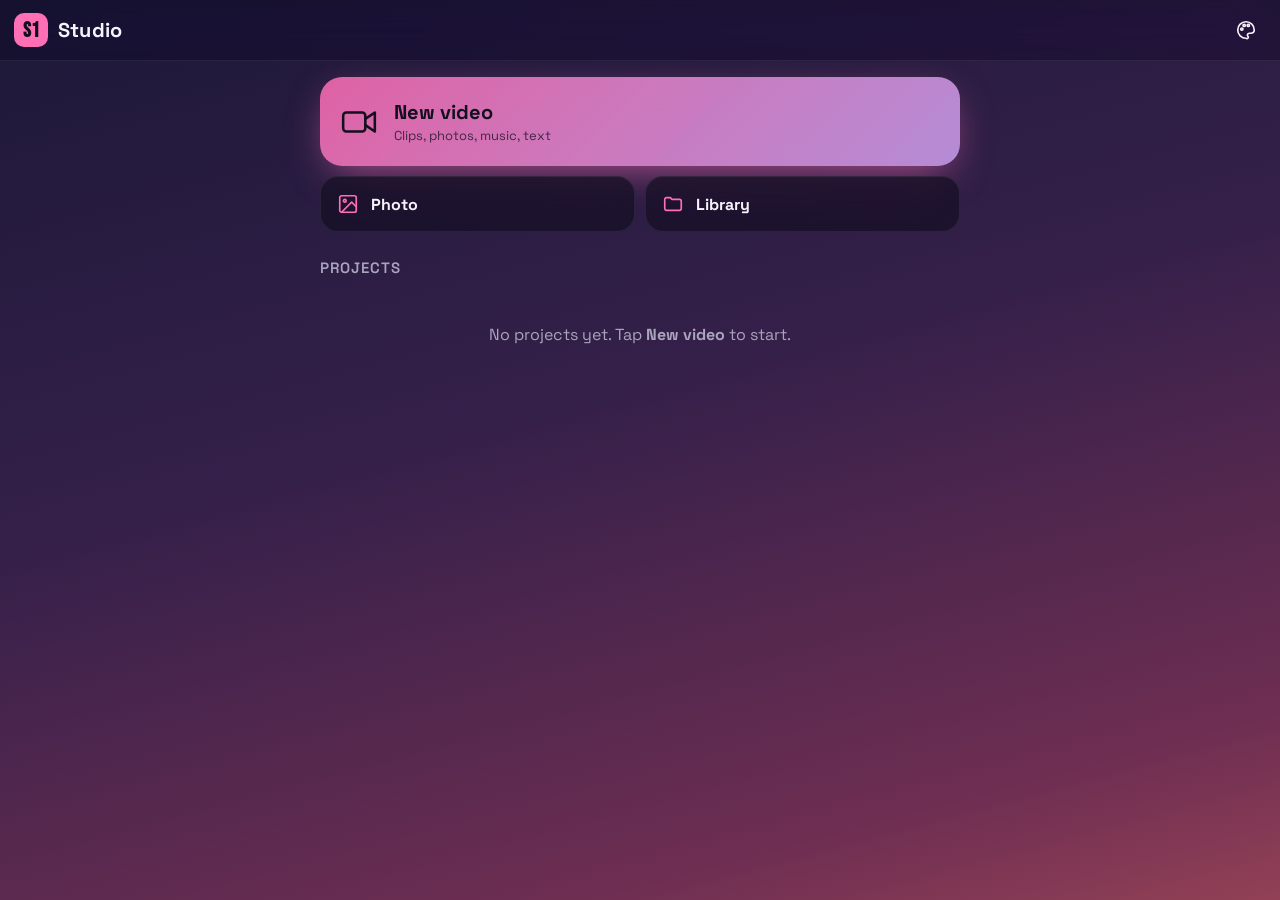
==== editor/index.html @ 7fbd8c91 "Add S1 Studio: installable video & photo editor (editor/) Phone-first PWA in the style of InShot: ti" ====
<!doctype html>
<html lang="en">
<head>
  <meta charset="utf-8">
  <meta name="viewport" content="width=device-width, initial-scale=1, viewport-fit=cover, interactive-widget=resizes-content">
  <title>S1 Studio</title>
  <meta name="description" content="S1 Studio — edit videos and photos on your phone: trim, filters, auto enhance, text, music, export and share.">
  <meta name="theme-color" content="#0d0b1c">
  <meta name="mobile-web-app-capable" content="yes">
  <meta name="apple-mobile-web-app-capable" content="yes">
  <meta name="apple-mobile-web-app-status-bar-style" content="black-translucent">
  <link rel="manifest" href="manifest.webmanifest">
  <link rel="icon" href="icons/icon.svg" type="image/svg+xml">
  <link rel="apple-touch-icon" href="icons/icon-192.png">
  <link rel="preconnect" href="https://fonts.googleapis.com">
  <link rel="preconnect" href="https://fonts.gstatic.com" crossorigin>
  <link rel="stylesheet" href="https://fonts.googleapis.com/css2?family=Anton&family=Bebas+Neue&family=Caveat:wght@700&family=Montserrat:wght@500;700&family=Pacifico&family=Permanent+Marker&family=Playfair+Display:wght@700&family=Space+Grotesk:wght@500;700&display=swap">
  <link rel="stylesheet" href="styles.css">
</head>
<body data-screen="home">
  <div class="app-bg" aria-hidden="true"></div>

  <!-- HOME -->
  <section class="screen" id="home">
    <header class="top">
      <div class="brand"><span class="logo">S1</span><span>Studio</span></div>
      <button class="icon-btn" data-go="#settings" aria-label="Settings &amp; theme">
        <svg viewBox="0 0 24 24" class="ic"><path d="M12 21a9 9 0 1 1 9-9c0 2.5-2 3.5-4 3.5h-1.5a2 2 0 0 0-1.4 3.4A1.3 1.3 0 0 1 12 21z"/><circle cx="7.5" cy="11" r="1.2"/><circle cx="10" cy="7" r="1.2"/><circle cx="14.5" cy="7" r="1.2"/></svg>
      </button>
    </header>
    <div class="home-body">
      <div class="create">
        <button class="create-main" id="newVideo">
          <svg viewBox="0 0 24 24" class="ic"><rect x="2" y="6" width="14" height="12" rx="2"/><path d="M16 10l6-4v12l-6-4"/></svg>
          <span><b>New video</b><small>Clips, photos, music, text</small></span>
        </button>
        <div class="create-row">
          <button class="create-sub" id="newPhoto">
            <svg viewBox="0 0 24 24" class="ic"><rect x="3" y="3" width="18" height="18" rx="2"/><circle cx="8.5" cy="8.5" r="1.5"/><path d="M21 15l-5-5L5 21"/></svg>
            <b>Photo</b>
          </button>
          <button class="create-sub" id="openLibrary">
            <svg viewBox="0 0 24 24" class="ic"><path d="M3 7a2 2 0 0 1 2-2h4l2 2h8a2 2 0 0 1 2 2v8a2 2 0 0 1-2 2H5a2 2 0 0 1-2-2z"/></svg>
            <b>Library</b>
          </button>
        </div>
      </div>
      <h2 class="h2">Projects</h2>
      <p class="empty" id="noProjects">No projects yet. Tap <b>New video</b> to start.</p>
      <div class="proj-grid" id="projects"></div>
    </div>
  </section>

  <!-- EDITOR -->
  <section class="screen" id="editor" hidden>
    <header class="top ed-top">
      <button class="icon-btn" id="edBack" aria-label="Back to projects"><svg viewBox="0 0 24 24" class="ic"><path d="M15 18l-6-6 6-6"/></svg></button>
      <input id="projName" class="proj-title" aria-label="Project name" maxlength="60">
      <button class="btn primary sm" id="exportBtn">Export</button>
    </header>
    <div class="stage" id="stage"><canvas id="preview" aria-label="Preview"></canvas></div>
    <div class="transport">
      <span class="tc"><b id="time">0:00.0</b> / <span id="dur">0:00.0</span></span>
      <button class="play" id="playBtn" aria-label="Play"><svg viewBox="0 0 24 24" class="ic"><path d="M7 4.5v15l13-7.5z" fill="currentColor" stroke="none"/></svg></button>
      <span class="ur">
        <button class="icon-btn" id="undoBtn" aria-label="Undo" disabled><svg viewBox="0 0 24 24" class="ic"><path d="M9 14L4 9l5-5"/><path d="M4 9h10.5a5.5 5.5 0 0 1 0 11H11"/></svg></button>
        <button class="icon-btn" id="redoBtn" aria-label="Redo" disabled><svg viewBox="0 0 24 24" class="ic"><path d="M15 14l5-5-5-5"/><path d="M20 9H9.5a5.5 5.5 0 0 0 0 11H13"/></svg></button>
      </span>
    </div>
    <div class="timeline-wrap">
      <div class="timeline" id="timeline"><div class="tl-inner" id="tlInner"></div></div>
      <div class="playhead" aria-hidden="true"></div>
    </div>
    <nav class="tools" id="tools" aria-label="Editing tools"></nav>
    <div class="panel" id="panel" hidden>
      <div class="panel-head">
        <h3 id="panelTitle"></h3>
        <button class="icon-btn done" id="panelDone" aria-label="Done"><svg viewBox="0 0 24 24" class="ic"><path d="M5 12l5 5L20 7"/></svg></button>
      </div>
      <div class="panel-body" id="panelBody"></div>
    </div>
  </section>

  <!-- LIBRARY -->
  <section class="screen" id="library" hidden>
    <header class="top">
      <button class="icon-btn" data-go="#home" aria-label="Back"><svg viewBox="0 0 24 24" class="ic"><path d="M15 18l-6-6 6-6"/></svg></button>
      <h1 class="title">Library</h1>
      <span class="top-actions">
        <button class="icon-btn" id="selectBtn" aria-label="Select items"></button>
        <button class="btn primary sm" id="libImport"><svg viewBox="0 0 24 24" class="ic"><path d="M12 15V3M7 8l5-5 5 5M4 21h16"/></svg>Import</button>
      </span>
    </header>
    <div class="lib-body">
      <div class="chips scroll" id="folders"></div>
      <div class="seg" id="kindBar">
        <button data-kind="all">All</button><button data-kind="video">Videos</button><button data-kind="image">Photos</button><button data-kind="audio">Audio</button>
      </div>
      <p class="empty" id="libEmpty" hidden>Nothing here yet. Tap <b>Import</b> to bring in videos, photos or songs from your phone — or share them to S1 Studio from your gallery.</p>
      <div class="grid" id="libGrid"></div>
      <p class="hint center" id="libStorage"></p>
    </div>
    <div class="sel-bar" id="selBar">
      <span id="selCount"></span>
      <button data-act="share"><svg viewBox="0 0 24 24" class="ic"><circle cx="18" cy="5" r="3"/><circle cx="6" cy="12" r="3"/><circle cx="18" cy="19" r="3"/><path d="M8.6 13.5l6.8 4M15.4 6.5l-6.8 4"/></svg>Share</button>
      <button data-act="save"><svg viewBox="0 0 24 24" class="ic"><path d="M12 3v12M7 10l5 5 5-5M4 21h16"/></svg>Save</button>
      <button data-act="move"><svg viewBox="0 0 24 24" class="ic"><path d="M3 7a2 2 0 0 1 2-2h4l2 2h8a2 2 0 0 1 2 2v8a2 2 0 0 1-2 2H5a2 2 0 0 1-2-2z"/><path d="M9 13h6M12.5 10.5L15 13l-2.5 2.5"/></svg>Move</button>
      <button data-act="delete" class="danger"><svg viewBox="0 0 24 24" class="ic"><path d="M3 6h18M8 6V4h8v2M19 6l-1 14H6L5 6"/></svg>Delete</button>
    </div>
  </section>

  <!-- SETTINGS -->
  <section class="screen" id="settings" hidden>
    <header class="top">
      <button class="icon-btn" data-go="#home" aria-label="Back"><svg viewBox="0 0 24 24" class="ic"><path d="M15 18l-6-6 6-6"/></svg></button>
      <h1 class="title">Look &amp; settings</h1>
      <span></span>
    </header>
    <div class="settings-body" id="settingsBody"></div>
  </section>

  <div id="sheets"></div>
  <div id="toast" role="status" aria-live="polite"></div>
  <div id="hidden-media" aria-hidden="true"></div>
  <script type="module" src="js/app.js"></script>
</body>
</html>
---- editor/styles.css ----
:root {
  --app-bg: #0d0b1c;
  --accent: #ff6fb5;
  --text: #f6f3fb;
  --muted: #aaa4bd;
  --faint: rgba(255, 255, 255, 0.07);
  --line: rgba(255, 255, 255, 0.1);
  --panel: rgba(18, 15, 30, 0.66);
  --panel-solid: #16131f;
  --chip: rgba(255, 255, 255, 0.08);
  --danger: #ff5c6c;
  --r: 16px;
  --ui: "Space Grotesk", system-ui, -apple-system, "Segoe UI", Roboto, sans-serif;
  --safe-b: env(safe-area-inset-bottom, 0px);
  --safe-t: env(safe-area-inset-top, 0px);
  color-scheme: dark;
}
* { box-sizing: border-box; -webkit-tap-highlight-color: transparent; }
html, body { margin: 0; height: 100%; }
body {
  font-family: var(--ui); color: var(--text); background: #0d0b1c;
  overflow: hidden; overscroll-behavior: none; -webkit-font-smoothing: antialiased;
  user-select: none; -webkit-user-select: none; touch-action: manipulation;
}
input, textarea { user-select: text; -webkit-user-select: text; }
.app-bg { position: fixed; inset: 0; background: var(--app-bg); z-index: -1; transition: background .4s; }
button { font: inherit; color: inherit; background: none; border: 0; cursor: pointer; padding: 0; }
button:disabled { opacity: .35; cursor: default; }
:focus-visible { outline: 2px solid var(--accent); outline-offset: 2px; }
.ic { width: 22px; height: 22px; fill: none; stroke: currentColor; stroke-width: 1.8; stroke-linecap: round; stroke-linejoin: round; flex: none; }
[hidden] { display: none !important; }

.glass, .top, .panel, .tools, .sheet, .sel-bar, .proj, .create-main, .create-sub, .transport {
  -webkit-backdrop-filter: blur(22px) saturate(140%); backdrop-filter: blur(22px) saturate(140%);
}
body.solid-panels .top, body.solid-panels .panel, body.solid-panels .tools, body.solid-panels .sheet,
body.solid-panels .sel-bar, body.solid-panels .proj, body.solid-panels .create-main, body.solid-panels .create-sub, body.solid-panels .transport {
  -webkit-backdrop-filter: none; backdrop-filter: none; background: var(--panel-solid);
}

/* ---------- screens & top bars ---------- */
.screen { position: fixed; inset: 0; display: flex; flex-direction: column; }
.top {
  display: flex; align-items: center; gap: 10px; justify-content: space-between;
  padding: calc(var(--safe-t) + 10px) 14px 10px; background: rgba(10, 8, 20, 0.35); border-bottom: 1px solid var(--faint);
  flex: none; z-index: 2;
}
.brand { display: flex; align-items: center; gap: 10px; font-weight: 700; font-size: 20px; letter-spacing: .2px; }
.logo { display: grid; place-items: center; width: 34px; height: 34px; border-radius: 10px; background: var(--accent); color: #140f1f; font-family: "Bebas Neue", var(--ui); font-size: 21px; letter-spacing: .5px; }
.title { font-size: 18px; margin: 0; flex: 1; }
.top-actions { display: flex; gap: 8px; align-items: center; }
.icon-btn { display: grid; place-items: center; width: 40px; height: 40px; border-radius: 12px; }
.icon-btn:active { background: var(--chip); }
.icon-btn.sm { width: 32px; height: 32px; }

.btn {
  display: inline-flex; align-items: center; justify-content: center; gap: 8px; padding: 11px 16px; border-radius: 12px;
  background: var(--chip); font-weight: 600; font-size: 14px; white-space: nowrap; min-height: 42px;
}
.btn .ic { width: 18px; height: 18px; }
.btn > span { display: inline-flex; }
.btn.sm { min-height: 36px; padding: 8px 14px; }
.btn.primary { background: var(--accent); color: #140f1f; }
.btn.ghost { background: var(--chip); }
.btn.ghost.accent { color: var(--accent); }
.btn.danger, .btn.ghost.danger { color: var(--danger); }
.btn.danger:not(.ghost) { background: var(--danger); color: #fff; }
.btn.block { width: 100%; margin-top: 10px; }
.btn.on { outline: 2px solid var(--accent); }
.btn:active { transform: scale(.97); }
.link-btn { color: var(--accent); font-weight: 600; font-size: 13px; padding: 10px 0 4px; }
.row-btns { display: flex; gap: 8px; margin: 10px 0; }
.row-btns > * { flex: 1; }
.row-btns.wrap { flex-wrap: wrap; }
.row-btns.wrap > * { flex: 1 1 40%; }
.hint { color: var(--muted); font-size: 12.5px; line-height: 1.45; margin: 8px 0; }
.center { text-align: center; }
.empty { color: var(--muted); text-align: center; padding: 30px 20px; line-height: 1.5; }

/* ---------- home ---------- */
.home-body, .lib-body, .settings-body { flex: 1; overflow-y: auto; padding: 16px 16px calc(var(--safe-b) + 24px); -webkit-overflow-scrolling: touch; }
.settings-body { max-width: 640px; width: 100%; margin: 0 auto; }
.create { display: grid; gap: 10px; max-width: 640px; margin: 0 auto; }
.create-main {
  display: flex; align-items: center; gap: 16px; padding: 22px 20px; border-radius: 22px; text-align: left;
  background: linear-gradient(135deg, color-mix(in srgb, var(--accent) 85%, #fff 0%), color-mix(in srgb, var(--accent) 55%, #5ab0ff));
  color: #140f1f; box-shadow: 0 12px 40px -12px color-mix(in srgb, var(--accent) 70%, transparent);
}
.create-main .ic { width: 38px; height: 38px; stroke-width: 1.6; }
.create-main b { display: block; font-size: 20px; }
.create-main small { display: block; opacity: .75; font-size: 13px; margin-top: 2px; }
.create-row { display: grid; grid-template-columns: 1fr 1fr; gap: 10px; }
.create-sub { display: flex; align-items: center; gap: 12px; padding: 16px; border-radius: 18px; background: var(--panel); border: 1px solid var(--faint); }
.create-sub .ic { color: var(--accent); }
.h2 { font-size: 15px; color: var(--muted); font-weight: 600; margin: 26px auto 10px; max-width: 640px; text-transform: uppercase; letter-spacing: 1px; }
.proj-grid { display: grid; grid-template-columns: repeat(auto-fill, minmax(150px, 1fr)); gap: 12px; max-width: 640px; margin: 0 auto; }
.proj { border-radius: var(--r); overflow: hidden; background: var(--panel); border: 1px solid var(--faint); }
.proj-thumb { display: block; width: 100%; aspect-ratio: 4/5; background: #000 center/cover; position: relative; }
.proj-kind { position: absolute; top: 8px; left: 8px; background: rgba(0,0,0,.5); border-radius: 8px; padding: 4px; display: grid; }
.proj-kind .ic { width: 16px; height: 16px; }
.proj-meta { display: flex; justify-content: space-between; align-items: center; padding: 8px 6px 8px 12px; gap: 4px; }
.proj-name { font-weight: 600; font-size: 14px; overflow: hidden; text-overflow: ellipsis; white-space: nowrap; max-width: 110px; }
.proj-date { color: var(--muted); font-size: 12px; }
.badge { position: absolute; bottom: 6px; right: 6px; background: rgba(0,0,0,.6); border-radius: 6px; padding: 2px 6px; font-size: 11px; font-weight: 600; display: inline-flex; align-items: center; }
.badge .ic { width: 12px; height: 12px; }

/* ---------- editor ---------- */
#editor { background: rgba(5, 4, 12, 0.35); }
.ed-top { gap: 6px; }
.proj-title { flex: 1; min-width: 0; background: transparent; border: 0; color: var(--text); font: 600 16px var(--ui); padding: 8px; border-radius: 10px; text-align: center; }
.proj-title:focus { background: var(--chip); outline: none; }
.stage { flex: 1; min-height: 160px; display: grid; place-items: center; position: relative; overflow: hidden; }
#preview { border-radius: 6px; box-shadow: 0 20px 60px -20px rgba(0,0,0,.8); touch-action: none; background: #000; }
.transport { display: grid; grid-template-columns: 1fr auto 1fr; align-items: center; padding: 4px 12px; flex: none; background: rgba(10,8,20,.3); }
.tc { font-size: 12.5px; color: var(--muted); font-variant-numeric: tabular-nums; }
.tc b { color: var(--text); font-weight: 600; }
.play { width: 46px; height: 46px; border-radius: 50%; display: grid; place-items: center; background: var(--text); color: #140f1f; }
.play .ic { width: 20px; height: 20px; }
.ur { display: flex; justify-content: flex-end; }

.timeline-wrap { position: relative; flex: none; height: 150px; background: rgba(8, 6, 16, 0.55); border-top: 1px solid var(--faint); }
.timeline { position: absolute; inset: 0; overflow-x: auto; overflow-y: hidden; scrollbar-width: none; touch-action: pan-x; }
.timeline::-webkit-scrollbar { display: none; }
.tl-inner { display: inline-block; height: 100%; }
.tl-content { position: relative; height: 100%; }
.playhead { position: absolute; top: 6px; bottom: 6px; left: 50%; width: 2px; margin-left: -1px; background: #fff; border-radius: 2px; pointer-events: none; box-shadow: 0 0 8px rgba(0,0,0,.6); z-index: 3; }
.playhead::before { content: ""; position: absolute; top: -4px; left: -4px; width: 10px; height: 10px; border-radius: 50%; background: #fff; }
.ruler { position: absolute; top: 4px; left: 0; right: 0; height: 16px; }
.ruler span { position: absolute; transform: translateX(-50%); font-size: 10px; color: var(--muted); font-variant-numeric: tabular-nums; }
.ruler span::after { content: ""; position: absolute; left: 50%; top: 14px; width: 1px; height: 4px; background: var(--muted); opacity: .5; }
.track { position: absolute; left: 0; right: 0; }
.track.main { top: 26px; height: 58px; }
.lane { height: 24px; }
.text-lane { top: 90px; }
.audio-lane { top: 118px; }
.clip {
  position: absolute; top: 0; height: 100%; border-radius: 8px; background: #222 left/auto 100% repeat-x; overflow: hidden;
  border: 2px solid transparent; cursor: pointer;
}
.clip.still { background-repeat: repeat-x; }
.clip.sel { border-color: var(--accent); box-shadow: 0 0 0 1px var(--accent), 0 0 18px -4px var(--accent); }
.clip .badge { bottom: 3px; left: 4px; right: auto; font-size: 10px; padding: 1px 5px; }
.clip .badge.sp { left: auto; right: 4px; }
.clip .badge.mu { top: 3px; bottom: auto; left: 4px; }
.clip .badge.fx { top: 3px; bottom: auto; right: 4px; left: auto; color: var(--accent); }
.tr-btn {
  position: absolute; top: 50%; width: 24px; height: 24px; margin: -12px 0 0 -12px; border-radius: 7px; z-index: 2;
  background: #fff; color: #140f1f; display: grid; place-items: center; box-shadow: 0 2px 8px rgba(0,0,0,.5);
}
.tr-btn .ic { width: 14px; height: 14px; stroke-width: 2.4; }
.tr-btn.on { background: var(--accent); }
.add-clip { position: absolute; top: 9px; width: 40px; height: 40px; border-radius: 10px; background: #fff; color: #140f1f; display: grid; place-items: center; }
.bar {
  position: absolute; top: 0; height: 100%; border-radius: 6px; padding: 0 8px; font-size: 11.5px; font-weight: 600; line-height: 24px;
  white-space: nowrap; overflow: hidden; text-overflow: ellipsis; cursor: pointer;
  background: color-mix(in srgb, #ffd36a 80%, transparent); color: #241a00;
}
.bar.sticker { background: color-mix(in srgb, #b48cff 70%, transparent); color: #fff; }
.bar.audio { background: color-mix(in srgb, #7cf2b0 75%, transparent); color: #032016; display: flex; align-items: center; gap: 5px; }
.bar.audio.voice { background: color-mix(in srgb, #5ab0ff 80%, transparent); }
.bar .ic { width: 13px; height: 13px; }
.bar.sel { outline: 2px solid #fff; z-index: 1; }

.tools {
  flex: none; display: flex; gap: 2px; overflow-x: auto; padding: 8px 8px calc(var(--safe-b) + 8px); background: var(--panel);
  border-top: 1px solid var(--faint); scrollbar-width: none;
}
.tools::-webkit-scrollbar { display: none; }
.tool { flex: none; width: 68px; display: flex; flex-direction: column; align-items: center; gap: 6px; padding: 8px 0; border-radius: 12px; font-size: 11px; color: var(--muted); }
.tool .ic { color: var(--text); width: 24px; height: 24px; }
.tool > span { display: grid; }
.tool:active { background: var(--chip); }
.tool.hot .ic { color: var(--accent); }

.panel {
  position: relative; flex: none; max-height: min(46dvh, 440px); display: flex; flex-direction: column;
  background: var(--panel); border-top: 1px solid var(--line); border-radius: 20px 20px 0 0; z-index: 5;
  padding-bottom: var(--safe-b); animation: up .22s ease-out; box-shadow: 0 -20px 50px -20px rgba(0,0,0,.6);
}
body:not(.solid-panels) .panel { background: rgba(18, 15, 30, 0.86); }
@keyframes up { from { transform: translateY(30px); opacity: 0; } }
.panel-head { display: flex; align-items: center; justify-content: space-between; padding: 10px 10px 4px 18px; flex: none; }
.panel-head h3 { margin: 0; font-size: 16px; overflow: hidden; text-overflow: ellipsis; white-space: nowrap; }
.done { background: var(--accent); color: #140f1f; border-radius: 50%; width: 36px; height: 36px; }
.panel-body { overflow-y: auto; padding: 4px 18px 16px; -webkit-overflow-scrolling: touch; }
/* While a panel is open it takes the place of the timeline + toolbar, like InShot. */
body.panel-open #editor .tools, body.panel-open #editor .timeline-wrap { display: none; }
body.photo-mode .timeline-wrap, body.photo-mode .transport { display: none; }

/* ---------- controls ---------- */
.sl { display: grid; grid-template-columns: 92px 1fr 46px; align-items: center; gap: 10px; padding: 7px 0; }
.sl-label { font-size: 13px; color: var(--muted); }
.sl-val { font-size: 12.5px; text-align: right; font-variant-numeric: tabular-nums; }
input[type=range] {
  -webkit-appearance: none; appearance: none; width: 100%; height: 28px; background: transparent; margin: 0;
  --a: 0%; --b: 50%;
}
input[type=range]::-webkit-slider-runnable-track {
  height: 4px; border-radius: 4px;
  background: linear-gradient(90deg, rgba(255,255,255,.15) var(--a), var(--accent) var(--a), var(--accent) var(--b), rgba(255,255,255,.15) var(--b));
}
input[type=range]::-moz-range-track { height: 4px; border-radius: 4px; background: rgba(255,255,255,.15); }
input[type=range]::-moz-range-progress { height: 4px; background: var(--accent); }
input[type=range]::-webkit-slider-thumb { -webkit-appearance: none; width: 22px; height: 22px; border-radius: 50%; background: #fff; margin-top: -9px; box-shadow: 0 2px 6px rgba(0,0,0,.4); }
input[type=range]::-moz-range-thumb { width: 22px; height: 22px; border-radius: 50%; background: #fff; border: 0; }
.chips { display: flex; flex-wrap: wrap; gap: 8px; padding: 4px 0; }
.chips.scroll { flex-wrap: nowrap; overflow-x: auto; scrollbar-width: none; padding-bottom: 6px; }
.chips.scroll::-webkit-scrollbar { display: none; }
.chip { display: inline-flex; align-items: center; gap: 6px; padding: 8px 13px; border-radius: 999px; background: var(--chip); font-size: 13px; font-weight: 500; white-space: nowrap; border: 1px solid transparent; }
.chip.on { background: color-mix(in srgb, var(--accent) 22%, transparent); border-color: var(--accent); color: #fff; }
.chip em { font-style: normal; color: var(--muted); font-size: 11px; }
.chip .ic { width: 15px; height: 15px; }
.chip.add { border: 1px dashed var(--line); background: transparent; }
.chips.ratio .chip { flex-direction: column; gap: 6px; padding: 10px 12px; border-radius: 12px; min-width: 62px; }
.rt { display: block; border: 2px solid currentColor; border-radius: 3px; }
.swatches { display: flex; flex-wrap: wrap; gap: 10px; padding: 6px 0; }
.sw { width: 34px; height: 34px; border-radius: 50%; border: 2px solid rgba(255,255,255,.25); position: relative; overflow: hidden; }
.sw.on { border-color: #fff; box-shadow: 0 0 0 2px var(--accent); }
.sw.custom { background: conic-gradient(red, yellow, lime, aqua, blue, magenta, red); cursor: pointer; }
.sw.custom input, .hidden-color { position: absolute; inset: 0; opacity: 0; width: 100%; height: 100%; cursor: pointer; }
label.btn { position: relative; cursor: pointer; }
.swatch-label { font-size: 12px; color: var(--muted); margin-top: 4px; }
.psec { margin-top: 12px; }
.psec-title { font-size: 12px; text-transform: uppercase; letter-spacing: 1px; color: var(--muted); margin-bottom: 6px; font-weight: 600; }
.field { width: 100%; background: rgba(255,255,255,.07); border: 1px solid var(--line); border-radius: 12px; color: var(--text); padding: 12px 14px; font: 500 16px var(--ui); resize: none; }
.field:focus { outline: none; border-color: var(--accent); }
.seg { display: flex; background: var(--chip); border-radius: 12px; padding: 3px; margin: 8px 0 14px; }
.seg button { flex: 1; padding: 8px 0; border-radius: 9px; font-size: 13px; color: var(--muted); }
.seg button.on { background: rgba(255,255,255,.14); color: var(--text); }

.filters { display: flex; gap: 10px; overflow-x: auto; padding: 6px 0 10px; scrollbar-width: none; }
.filters::-webkit-scrollbar { display: none; }
.fbtn { flex: none; display: flex; flex-direction: column; align-items: center; gap: 6px; font-size: 11.5px; color: var(--muted); }
.fthumb { width: 64px; height: 64px; border-radius: 12px; background: #222 center/cover; border: 2px solid transparent; }
.fbtn.on { color: var(--text); }
.fbtn.on .fthumb { border-color: var(--accent); }
.emoji-grid { display: grid; grid-template-columns: repeat(auto-fill, minmax(48px, 1fr)); gap: 4px; }
.emoji-grid button { font-size: 30px; padding: 6px 0; border-radius: 12px; }
.emoji-grid button:active { background: var(--chip); }
.big-actions { display: grid; gap: 8px; }
.big { display: grid; grid-template-columns: 32px 1fr; grid-template-rows: auto auto; column-gap: 12px; text-align: left; padding: 13px 14px; border-radius: 14px; background: var(--chip); font-weight: 600; font-size: 14.5px; }
.big > span { grid-row: span 2; display: grid; place-items: center; color: var(--accent); }
.big small { color: var(--muted); font-weight: 400; font-size: 12px; }
.links { display: grid; gap: 6px; }
.links a { display: flex; align-items: center; gap: 8px; color: var(--text); text-decoration: none; background: var(--chip); padding: 10px 12px; border-radius: 12px; font-size: 13.5px; }
.links a .ic { width: 16px; height: 16px; color: var(--accent); }
.rec-btn { width: 76px; height: 76px; border-radius: 50%; display: inline-grid; place-items: center; background: #fff; color: #ff3b4e; margin: 10px auto; box-shadow: 0 0 0 6px rgba(255,255,255,.12); }
.rec-btn .ic { width: 34px; height: 34px; }
.rec-btn.on { animation: pulse 1.2s infinite; color: #140f1f; }
@keyframes pulse { 50% { box-shadow: 0 0 0 14px rgba(255,59,78,.25); } }

/* ---------- library ---------- */
.lib-body { max-width: 900px; width: 100%; margin: 0 auto; }
.grid { display: grid; grid-template-columns: repeat(auto-fill, minmax(104px, 1fr)); gap: 6px; }
.tile { position: relative; aspect-ratio: 1; border-radius: 12px; background: #1a1726 center/cover; overflow: hidden; border: 2px solid transparent; }
.tile.kind-audio { background: linear-gradient(135deg, #2a2450, #11202a); }
.tile-ic { position: absolute; inset: 0; display: grid; place-items: center; color: #7cf2b0; }
.tile-ic .ic { width: 32px; height: 32px; }
.tile-name { position: absolute; left: 0; right: 0; bottom: 0; padding: 14px 6px 5px; font-size: 10.5px; text-align: left; background: linear-gradient(transparent, rgba(0,0,0,.75)); white-space: nowrap; overflow: hidden; text-overflow: ellipsis; }
.tile .badge { top: 5px; bottom: auto; right: 5px; font-size: 10px; }
.tile.picked { border-color: var(--accent); }
.tile.picked::after { content: attr(data-n); position: absolute; top: 5px; left: 5px; min-width: 22px; height: 22px; border-radius: 11px; background: var(--accent); color: #140f1f; font-size: 12px; font-weight: 700; display: grid; place-items: center; }
#library .tile.picked::after { content: "✓"; }
.sel-bar {
  position: absolute; left: 0; right: 0; bottom: 0; display: none; align-items: center; gap: 4px; padding: 10px 12px calc(var(--safe-b) + 10px);
  background: var(--panel); border-top: 1px solid var(--line);
}
body.selecting .sel-bar { display: flex; }
body.selecting .lib-body { padding-bottom: 110px; }
.sel-bar span { flex: 1; font-size: 13px; color: var(--muted); }
.sel-bar button { display: flex; flex-direction: column; align-items: center; gap: 4px; font-size: 11px; padding: 6px 10px; border-radius: 10px; }
.sel-bar button.danger { color: var(--danger); }

/* ---------- settings ---------- */
.themes { display: grid; grid-template-columns: repeat(4, 1fr); gap: 8px; }
.theme { aspect-ratio: 3/4; border-radius: 14px; border: 2px solid rgba(255,255,255,.12); display: flex; align-items: flex-end; padding: 8px; font-size: 12px; font-weight: 600; }
.theme.on { border-color: var(--accent); box-shadow: 0 0 0 2px color-mix(in srgb, var(--accent) 40%, transparent); }
.settings-body .psec { background: var(--panel); border: 1px solid var(--faint); border-radius: var(--r); padding: 14px; margin-top: 12px; }
.settings-body > .sl { background: var(--panel); border-radius: var(--r); padding: 10px 14px; margin-top: 8px; }

/* ---------- sheets ---------- */
#sheets { position: relative; z-index: 20; }
.sheet-back { position: fixed; inset: 0; background: rgba(0,0,0,.45); display: flex; align-items: flex-end; justify-content: center; opacity: 0; transition: opacity .2s; }
.sheet-back.show { opacity: 1; }
.sheet {
  width: 100%; max-width: 560px; max-height: 88dvh; display: flex; flex-direction: column; background: rgba(20, 17, 32, 0.92);
  border-radius: 22px 22px 0 0; border: 1px solid var(--line); border-bottom: 0; padding-bottom: var(--safe-b);
  transform: translateY(40px); transition: transform .22s ease-out;
}
.sheet.wide { max-width: 760px; }
.sheet-back.show .sheet { transform: none; }
.sheet-grab { width: 40px; height: 4px; border-radius: 2px; background: rgba(255,255,255,.25); margin: 8px auto 0; flex: none; }
.sheet-head { display: flex; align-items: center; justify-content: space-between; padding: 6px 8px 0 18px; flex: none; }
.sheet-head h3 { margin: 0; font-size: 16px; overflow: hidden; text-overflow: ellipsis; white-space: nowrap; }
.sheet-body { overflow-y: auto; padding: 10px 18px 18px; position: relative; }
.sheet-msg { font-size: 15px; line-height: 1.45; margin: 14px 0 6px; }
.sticky-foot { position: sticky; bottom: -18px; padding: 10px 0 12px; background: linear-gradient(transparent, rgba(20,17,32,.95) 30%); }
.grid.pick { margin-top: 4px; }
.menu { display: grid; margin-top: 8px; }
.menu button { display: flex; align-items: center; gap: 14px; padding: 14px 6px; font-size: 15px; border-bottom: 1px solid var(--faint); text-align: left; }
.menu button:last-child { border-bottom: 0; }
.menu button.danger { color: var(--danger); }
.result-media { width: 100%; max-height: 52dvh; border-radius: 12px; background: #000; object-fit: contain; display: block; }
.result-audio { width: 100%; margin: 20px 0; }
.progress { height: 8px; background: var(--chip); border-radius: 4px; overflow: hidden; margin: 10px 0; }
.progress-bar { height: 100%; width: 0; background: var(--accent); transition: width .2s; }
.progress-pct { font-size: 40px; font-weight: 700; text-align: center; margin-top: 10px; font-variant-numeric: tabular-nums; }

#toast {
  position: fixed; left: 50%; top: calc(var(--safe-t) + 66px); transform: translate(-50%, -16px); z-index: 40;
  background: rgba(255,255,255,.95); color: #140f1f; border-radius: 12px; padding: 11px 16px; font-size: 13.5px; font-weight: 600;
  display: flex; align-items: center; gap: 14px; max-width: calc(100vw - 32px); box-shadow: 0 10px 30px rgba(0,0,0,.4);
  opacity: 0; pointer-events: none; transition: .2s;
}
#toast.show { opacity: 1; transform: translate(-50%, 0); pointer-events: auto; }
#toast button { color: color-mix(in srgb, var(--accent) 70%, #000); font-weight: 700; }
#hidden-media { position: fixed; width: 1px; height: 1px; overflow: hidden; opacity: 0; pointer-events: none; left: 0; top: 0; }
#hidden-media video { width: 1px; height: 1px; }

@media (min-width: 900px) {
  .timeline-wrap { height: 160px; }
  .panel { position: absolute; left: auto; right: 16px; top: 76px; width: 380px; border-radius: 20px; max-height: calc(100dvh - 380px); border: 1px solid var(--line); }
  body.panel-open:not(.photo-mode) #editor .timeline-wrap { display: block; }
  body.panel-open #editor .tools { display: flex; }
  body.panel-open .stage { margin-right: 400px; }
}
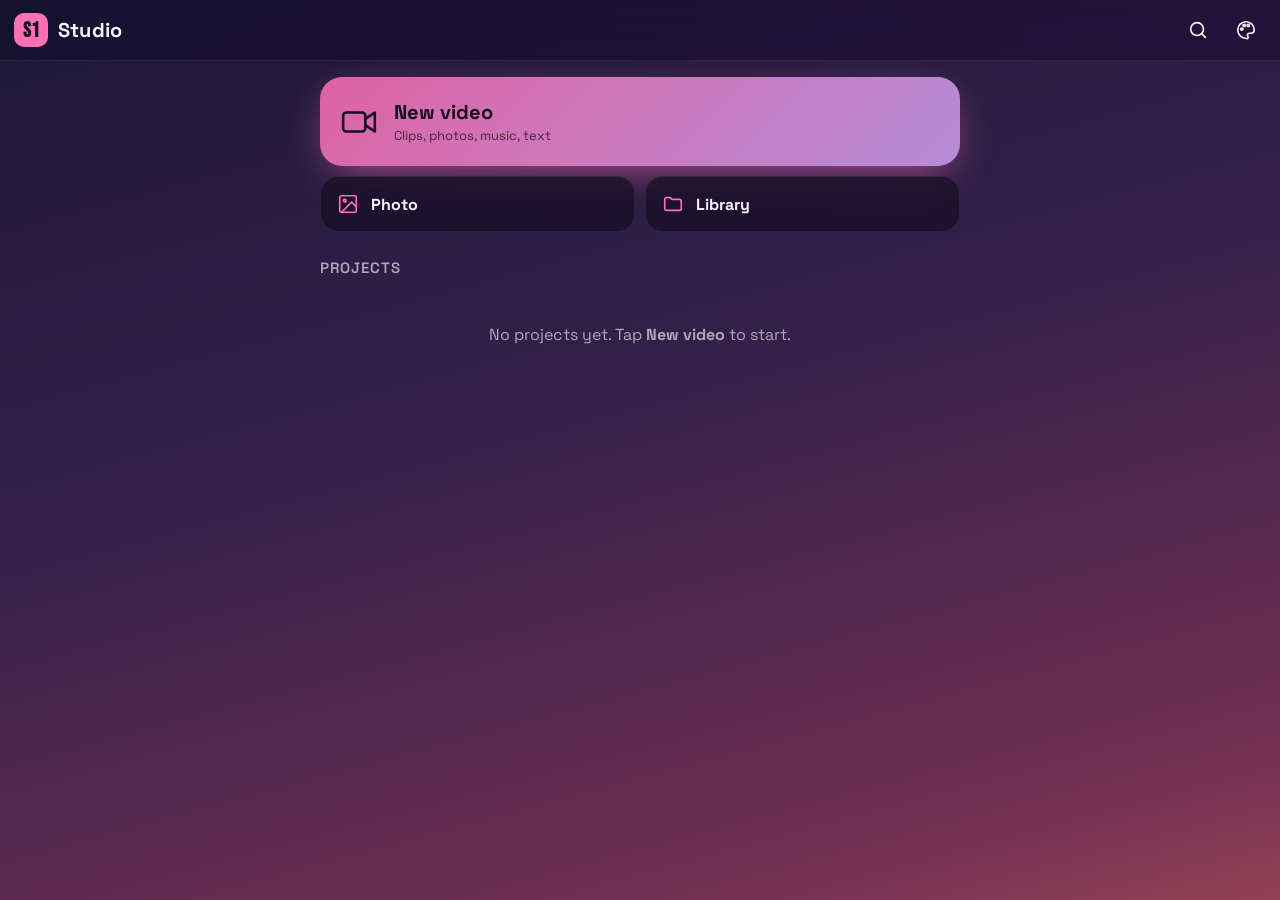
==== commit 28696a90: "Add search, AI library search and people, export destinations with 4K, toolbar and theme customizati" ====
--- a/editor/index.html
+++ b/editor/index.html
@@ -24,9 +24,10 @@
   <section class="screen" id="home">
     <header class="top">
       <div class="brand"><span class="logo">S1</span><span>Studio</span></div>
+      <span class="top-actions"><button class="icon-btn search-btn" aria-label="Search"><svg viewBox="0 0 24 24" class="ic"><circle cx="11" cy="11" r="7"/><path d="M20 20l-4-4"/></svg></button>
       <button class="icon-btn" data-go="#settings" aria-label="Settings &amp; theme">
         <svg viewBox="0 0 24 24" class="ic"><path d="M12 21a9 9 0 1 1 9-9c0 2.5-2 3.5-4 3.5h-1.5a2 2 0 0 0-1.4 3.4A1.3 1.3 0 0 1 12 21z"/><circle cx="7.5" cy="11" r="1.2"/><circle cx="10" cy="7" r="1.2"/><circle cx="14.5" cy="7" r="1.2"/></svg>
-      </button>
+      </button></span>
     </header>
     <div class="home-body">
       <div class="create">
@@ -56,6 +57,7 @@
     <header class="top ed-top">
       <button class="icon-btn" id="edBack" aria-label="Back to projects"><svg viewBox="0 0 24 24" class="ic"><path d="M15 18l-6-6 6-6"/></svg></button>
       <input id="projName" class="proj-title" aria-label="Project name" maxlength="60">
+      <button class="icon-btn search-btn" aria-label="Search"><svg viewBox="0 0 24 24" class="ic"><circle cx="11" cy="11" r="7"/><path d="M20 20l-4-4"/></svg></button>
       <button class="btn primary sm" id="exportBtn">Export</button>
     </header>
     <div class="stage" id="stage"><canvas id="preview" aria-label="Preview"></canvas></div>
@@ -87,6 +89,7 @@
       <button class="icon-btn" data-go="#home" aria-label="Back"><svg viewBox="0 0 24 24" class="ic"><path d="M15 18l-6-6 6-6"/></svg></button>
       <h1 class="title">Library</h1>
       <span class="top-actions">
+        <button class="icon-btn search-btn" aria-label="Search"><svg viewBox="0 0 24 24" class="ic"><circle cx="11" cy="11" r="7"/><path d="M20 20l-4-4"/></svg></button>
         <button class="icon-btn" id="selectBtn" aria-label="Select items"></button>
         <button class="btn primary sm" id="libImport"><svg viewBox="0 0 24 24" class="ic"><path d="M12 15V3M7 8l5-5 5 5M4 21h16"/></svg>Import</button>
       </span>
@@ -97,6 +100,7 @@
         <button data-kind="all">All</button><button data-kind="video">Videos</button><button data-kind="image">Photos</button><button data-kind="audio">Audio</button>
       </div>
       <p class="empty" id="libEmpty" hidden>Nothing here yet. Tap <b>Import</b> to bring in videos, photos or songs from your phone — or share them to S1 Studio from your gallery.</p>
+      <div id="libPeople"></div>
       <div class="grid" id="libGrid"></div>
       <p class="hint center" id="libStorage"></p>
     </div>
--- a/editor/styles.css
+++ b/editor/styles.css
@@ -7,6 +7,8 @@
   --line: rgba(255, 255, 255, 0.1);
   --panel: rgba(18, 15, 30, 0.66);
   --panel-solid: #16131f;
+  --panel-strong: rgba(18, 15, 30, 0.86);
+  --sheet: rgba(20, 17, 32, 0.92);
   --chip: rgba(255, 255, 255, 0.08);
   --danger: #ff5c6c;
   --r: 16px;
@@ -142,6 +144,7 @@
 .clip .badge { bottom: 3px; left: 4px; right: auto; font-size: 10px; padding: 1px 5px; }
 .clip .badge.sp { left: auto; right: 4px; }
 .clip .badge.mu { top: 3px; bottom: auto; left: 4px; }
+.clip .badge.ai { top: 3px; bottom: auto; left: 50%; right: auto; transform: translateX(-50%); color: #ffd36a; }
 .clip .badge.fx { top: 3px; bottom: auto; right: 4px; left: auto; color: var(--accent); }
 .tr-btn {
   position: absolute; top: 50%; width: 24px; height: 24px; margin: -12px 0 0 -12px; border-radius: 7px; z-index: 2;
@@ -177,7 +180,7 @@
   background: var(--panel); border-top: 1px solid var(--line); border-radius: 20px 20px 0 0; z-index: 5;
   padding-bottom: var(--safe-b); animation: up .22s ease-out; box-shadow: 0 -20px 50px -20px rgba(0,0,0,.6);
 }
-body:not(.solid-panels) .panel { background: rgba(18, 15, 30, 0.86); }
+body:not(.solid-panels) .panel { background: var(--panel-strong); }
 @keyframes up { from { transform: translateY(30px); opacity: 0; } }
 .panel-head { display: flex; align-items: center; justify-content: space-between; padding: 10px 10px 4px 18px; flex: none; }
 .panel-head h3 { margin: 0; font-size: 16px; overflow: hidden; text-overflow: ellipsis; white-space: nowrap; }
@@ -283,7 +286,8 @@
 .sheet-back { position: fixed; inset: 0; background: rgba(0,0,0,.45); display: flex; align-items: flex-end; justify-content: center; opacity: 0; transition: opacity .2s; }
 .sheet-back.show { opacity: 1; }
 .sheet {
-  width: 100%; max-width: 560px; max-height: 88dvh; display: flex; flex-direction: column; background: rgba(20, 17, 32, 0.92);
+  width: 100%; max-width: 560px; max-height: 88dvh; display: flex; flex-direction: column; background: var(--sheet);
+  -webkit-backdrop-filter: blur(22px); backdrop-filter: blur(22px);
   border-radius: 22px 22px 0 0; border: 1px solid var(--line); border-bottom: 0; padding-bottom: var(--safe-b);
   transform: translateY(40px); transition: transform .22s ease-out;
 }
@@ -294,7 +298,7 @@
 .sheet-head h3 { margin: 0; font-size: 16px; overflow: hidden; text-overflow: ellipsis; white-space: nowrap; }
 .sheet-body { overflow-y: auto; padding: 10px 18px 18px; position: relative; }
 .sheet-msg { font-size: 15px; line-height: 1.45; margin: 14px 0 6px; }
-.sticky-foot { position: sticky; bottom: -18px; padding: 10px 0 12px; background: linear-gradient(transparent, rgba(20,17,32,.95) 30%); }
+.sticky-foot { position: sticky; bottom: -18px; padding: 10px 0 12px; background: linear-gradient(transparent, var(--sheet) 30%); }
 .grid.pick { margin-top: 4px; }
 .menu { display: grid; margin-top: 8px; }
 .menu button { display: flex; align-items: center; gap: 14px; padding: 14px 6px; font-size: 15px; border-bottom: 1px solid var(--faint); text-align: left; }
@@ -324,3 +328,65 @@
   body.panel-open #editor .tools { display: flex; }
   body.panel-open .stage { margin-right: 400px; }
 }
+
+/* ---------- search ---------- */
+.search-bar { position: sticky; top: -10px; z-index: 2; display: flex; align-items: center; gap: 10px; padding: 6px 0 10px; background: var(--sheet); }
+.search-bar > span { display: grid; color: var(--muted); position: absolute; left: 14px; }
+.search-input { padding-left: 44px; font-size: 16px; }
+.search-results { min-height: 40dvh; }
+.tool-results { display: flex; flex-wrap: wrap; gap: 4px; }
+.tool-results .tool { background: var(--chip); }
+.faces { display: flex; gap: 12px; overflow-x: auto; padding: 4px 0 8px; scrollbar-width: none; }
+.faces::-webkit-scrollbar { display: none; }
+.face { flex: none; width: 70px; display: flex; flex-direction: column; align-items: center; gap: 6px; font-size: 11.5px; color: var(--muted); }
+.face img { width: 62px; height: 62px; border-radius: 50%; object-fit: cover; border: 2px solid var(--line); }
+.face span { max-width: 70px; overflow: hidden; text-overflow: ellipsis; white-space: nowrap; }
+#libPeople { margin-bottom: 8px; }
+.person-head { display: flex; align-items: center; gap: 14px; margin: 6px 0; }
+.person-head img { width: 72px; height: 72px; border-radius: 50%; object-fit: cover; flex: none; }
+.ai-banner { margin-top: 14px; padding: 16px; border-radius: 16px; background: color-mix(in srgb, var(--accent) 14%, transparent); border: 1px solid color-mix(in srgb, var(--accent) 40%, transparent); }
+.ai-banner b { display: flex; align-items: center; gap: 8px; font-size: 15px; color: var(--accent); }
+.ai-banner p { font-size: 13px; color: var(--muted); margin: 6px 0 12px; line-height: 1.45; }
+.menu button .ic { color: var(--accent); }
+
+/* ---------- export destinations ---------- */
+.dests { display: grid; grid-template-columns: 1fr 1fr; gap: 8px; }
+.dest { text-align: left; padding: 16px 14px; border-radius: 16px; background: var(--chip); border: 1px solid transparent; display: grid; gap: 4px; }
+.dest b { font-size: 15px; }
+.dest small { color: var(--muted); font-size: 12px; }
+.dest.on { border-color: var(--accent); }
+.rec-card { margin: 8px 0 4px; padding: 14px; border-radius: 16px; background: color-mix(in srgb, var(--accent) 12%, transparent); border: 1px solid color-mix(in srgb, var(--accent) 35%, transparent); }
+.rec-title { display: flex; align-items: center; gap: 8px; font-weight: 700; color: var(--accent); font-size: 14px; }
+.rec-title .ic { width: 18px; height: 18px; }
+.rec-specs { display: grid; grid-template-columns: repeat(auto-fill, minmax(92px, 1fr)); gap: 10px; margin-top: 10px; }
+.rec-specs small { display: block; color: var(--muted); font-size: 11px; text-transform: uppercase; letter-spacing: .6px; }
+.rec-specs b { font-size: 14px; font-variant-numeric: tabular-nums; }
+.switch-row { display: flex; align-items: center; gap: 12px; padding: 10px 0; font-size: 13.5px; line-height: 1.4; }
+.switch-row input { width: 20px; height: 20px; accent-color: var(--accent); flex: none; }
+.hint.warn { color: #ffd36a; }
+
+/* ---------- toolbar editor ---------- */
+.tool.edit-tools .ic { color: var(--muted); }
+.tool-list { display: grid; gap: 6px; margin: 8px 0; }
+.tool-row { display: flex; align-items: center; gap: 12px; padding: 8px 10px; border-radius: 12px; background: var(--chip); transition: opacity .15s; }
+.tool-row.off { opacity: .45; }
+.tool-row.dragging { background: color-mix(in srgb, var(--accent) 22%, transparent); box-shadow: 0 8px 24px rgba(0,0,0,.4); position: relative; z-index: 1; }
+.handle { display: grid; place-items: center; width: 34px; height: 34px; color: var(--muted); touch-action: none; cursor: grab; }
+.tr-ic { display: grid; }
+.tr-name { flex: 1; font-size: 14.5px; }
+.tr-name small { color: var(--muted); }
+.toggle { position: relative; width: 44px; height: 26px; flex: none; }
+.toggle input { position: absolute; opacity: 0; inset: 0; margin: 0; cursor: pointer; z-index: 1; }
+.toggle i { position: absolute; inset: 0; border-radius: 13px; background: rgba(255,255,255,.18); transition: .2s; }
+.toggle i::after { content: ""; position: absolute; top: 3px; left: 3px; width: 20px; height: 20px; border-radius: 50%; background: #fff; transition: .2s; }
+.toggle input:checked + i { background: var(--accent); }
+.toggle input:checked + i::after { transform: translateX(18px); }
+
+/* ---------- customization ---------- */
+.theme { position: relative; }
+.theme.mine { border-width: 2px; }
+.theme .x { position: absolute; top: 4px; right: 4px; width: 22px; height: 22px; border-radius: 50%; background: rgba(0,0,0,.55); display: grid; place-items: center; }
+.theme .x .ic { width: 13px; height: 13px; }
+.grad-builder { display: grid; grid-template-columns: 1fr 1fr; gap: 8px; margin-top: 10px; }
+.grad-builder .sl { grid-column: 1 / -1; }
+.grad-preview { grid-column: 1 / -1; height: 56px; border-radius: 12px; border: 1px solid var(--line); }
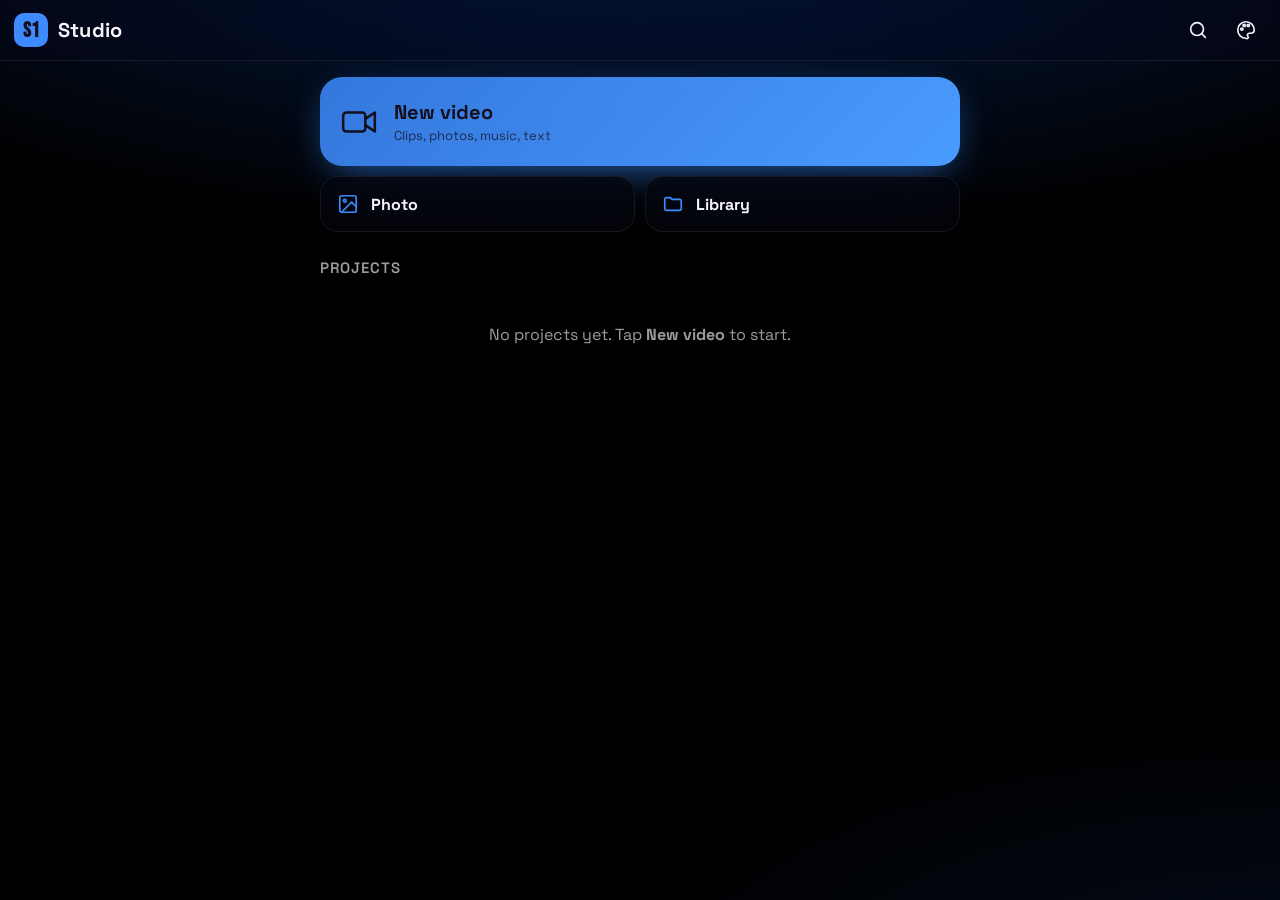
==== commit 5bf8b104: "Switch S1 Studio's default look from pink to blue and black New 'Blue & Black' default theme, blue a" ====
--- a/editor/index.html
+++ b/editor/index.html
@@ -5,7 +5,7 @@
   <meta name="viewport" content="width=device-width, initial-scale=1, viewport-fit=cover, interactive-widget=resizes-content">
   <title>S1 Studio</title>
   <meta name="description" content="S1 Studio — edit videos and photos on your phone: trim, filters, auto enhance, text, music, export and share.">
-  <meta name="theme-color" content="#0d0b1c">
+  <meta name="theme-color" content="#000000">
   <meta name="mobile-web-app-capable" content="yes">
   <meta name="apple-mobile-web-app-capable" content="yes">
   <meta name="apple-mobile-web-app-status-bar-style" content="black-translucent">
--- a/editor/styles.css
+++ b/editor/styles.css
@@ -1,6 +1,6 @@
 :root {
-  --app-bg: #0d0b1c;
-  --accent: #ff6fb5;
+  --app-bg: #000;
+  --accent: #3d8bff;
   --text: #f6f3fb;
   --muted: #aaa4bd;
   --faint: rgba(255, 255, 255, 0.07);
@@ -20,7 +20,7 @@
 * { box-sizing: border-box; -webkit-tap-highlight-color: transparent; }
 html, body { margin: 0; height: 100%; }
 body {
-  font-family: var(--ui); color: var(--text); background: #0d0b1c;
+  font-family: var(--ui); color: var(--text); background: #000;
   overflow: hidden; overscroll-behavior: none; -webkit-font-smoothing: antialiased;
   user-select: none; -webkit-user-select: none; touch-action: manipulation;
 }
@@ -390,3 +390,10 @@
 .grad-builder { display: grid; grid-template-columns: 1fr 1fr; gap: 8px; margin-top: 10px; }
 .grad-builder .sl { grid-column: 1 / -1; }
 .grad-preview { grid-column: 1 / -1; height: 56px; border-radius: 12px; border: 1px solid var(--line); }
+
+.pick-foot { margin-top: 10px; }
+.pick-row { display: flex; justify-content: space-between; align-items: center; font-size: 13.5px; font-weight: 600; }
+.tile .badge.at { top: auto; bottom: 22px; right: 5px; background: var(--accent); color: #140f1f; }
+.tile .peek { position: absolute; bottom: 22px; left: 5px; width: 26px; height: 26px; border-radius: 50%; background: rgba(0,0,0,.6); display: grid; place-items: center; }
+.tile .peek .ic { width: 12px; height: 12px; }
+.tile.picked .peek { display: grid; }
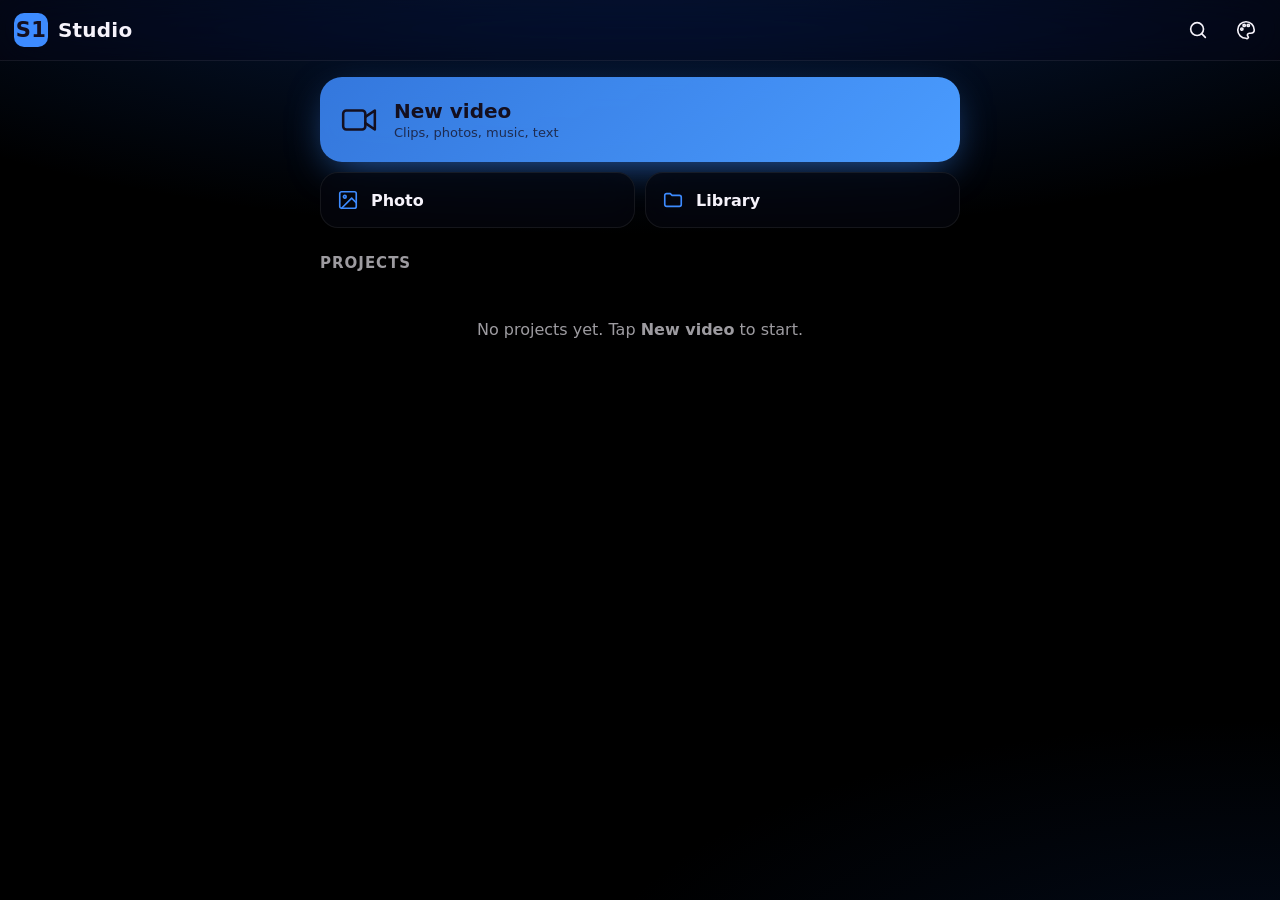
==== commit afae5249: "Security hardening: check AI downloads, share review, CSP - Service worker checks every cdn.jsdelivr" ====
--- a/editor/index.html
+++ b/editor/index.html
@@ -2,6 +2,9 @@
 <html lang="en">
 <head>
   <meta charset="utf-8">
+  <!-- House rules for the browser: which sites this app may load code, images and data from. -->
+  <meta http-equiv="Content-Security-Policy" content="default-src 'self'; script-src 'self' https://cdn.jsdelivr.net 'wasm-unsafe-eval'; worker-src 'self' blob:; style-src 'self' 'unsafe-inline' https://fonts.googleapis.com; font-src 'self' data: https://fonts.gstatic.com; img-src 'self' blob: data:; media-src 'self' blob: mediastream:; connect-src 'self' blob: data: https://cdn.jsdelivr.net https://storage.googleapis.com https://huggingface.co https://*.huggingface.co https://*.hf.co; object-src 'none'; base-uri 'self'; form-action 'self'; frame-src 'none'">
+  <meta name="referrer" content="strict-origin-when-cross-origin">
   <meta name="viewport" content="width=device-width, initial-scale=1, viewport-fit=cover, interactive-widget=resizes-content">
   <title>S1 Studio</title>
   <meta name="description" content="S1 Studio — edit videos and photos on your phone: trim, filters, auto enhance, text, music, export and share.">
--- a/editor/styles.css
+++ b/editor/styles.css
@@ -96,8 +96,8 @@
 .create-sub .ic { color: var(--accent); }
 .h2 { font-size: 15px; color: var(--muted); font-weight: 600; margin: 26px auto 10px; max-width: 640px; text-transform: uppercase; letter-spacing: 1px; }
 .proj-grid { display: grid; grid-template-columns: repeat(auto-fill, minmax(150px, 1fr)); gap: 12px; max-width: 640px; margin: 0 auto; }
-.proj { border-radius: var(--r); overflow: hidden; background: var(--panel); border: 1px solid var(--faint); }
-.proj-thumb { display: block; width: 100%; aspect-ratio: 4/5; background: #000 center/cover; position: relative; }
+.proj { position: relative; border-radius: var(--r); overflow: hidden; background: var(--panel); border: 1px solid var(--faint); }
+.proj-thumb { display: block; width: 100%; aspect-ratio: 4/5; background: #000; position: relative; overflow: hidden; }
 .proj-kind { position: absolute; top: 8px; left: 8px; background: rgba(0,0,0,.5); border-radius: 8px; padding: 4px; display: grid; }
 .proj-kind .ic { width: 16px; height: 16px; }
 .proj-meta { display: flex; justify-content: space-between; align-items: center; padding: 8px 6px 8px 12px; gap: 4px; }
@@ -397,3 +397,16 @@
 .tile .peek { position: absolute; bottom: 22px; left: 5px; width: 26px; height: 26px; border-radius: 50%; background: rgba(0,0,0,.6); display: grid; place-items: center; }
 .tile .peek .ic { width: 12px; height: 12px; }
 .tile.picked .peek { display: grid; }
+
+.proj-blur { position: absolute; inset: -10%; background: center/cover; filter: blur(16px) brightness(.55); }
+.proj-poster { position: absolute; inset: 0; width: 100%; height: 100%; object-fit: contain; }
+.proj-play {
+  position: absolute; left: 8px; bottom: 60px; width: 38px; height: 38px; border-radius: 50%;
+  background: var(--accent); color: #fff; display: grid; place-items: center; box-shadow: 0 6px 18px rgba(0,0,0,.5);
+}
+.proj-play .ic { width: 16px; height: 16px; margin-left: 2px; }
+.preview-stage { display: grid; place-items: center; min-height: 200px; }
+.preview-canvas { border-radius: 10px; background: #000; box-shadow: 0 16px 40px -16px rgba(0,0,0,.8); }
+.preview-controls { display: flex; align-items: center; gap: 12px; margin: 12px 0 4px; }
+.preview-controls .play { width: 42px; height: 42px; flex: none; }
+.preview-bar { flex: 1; }
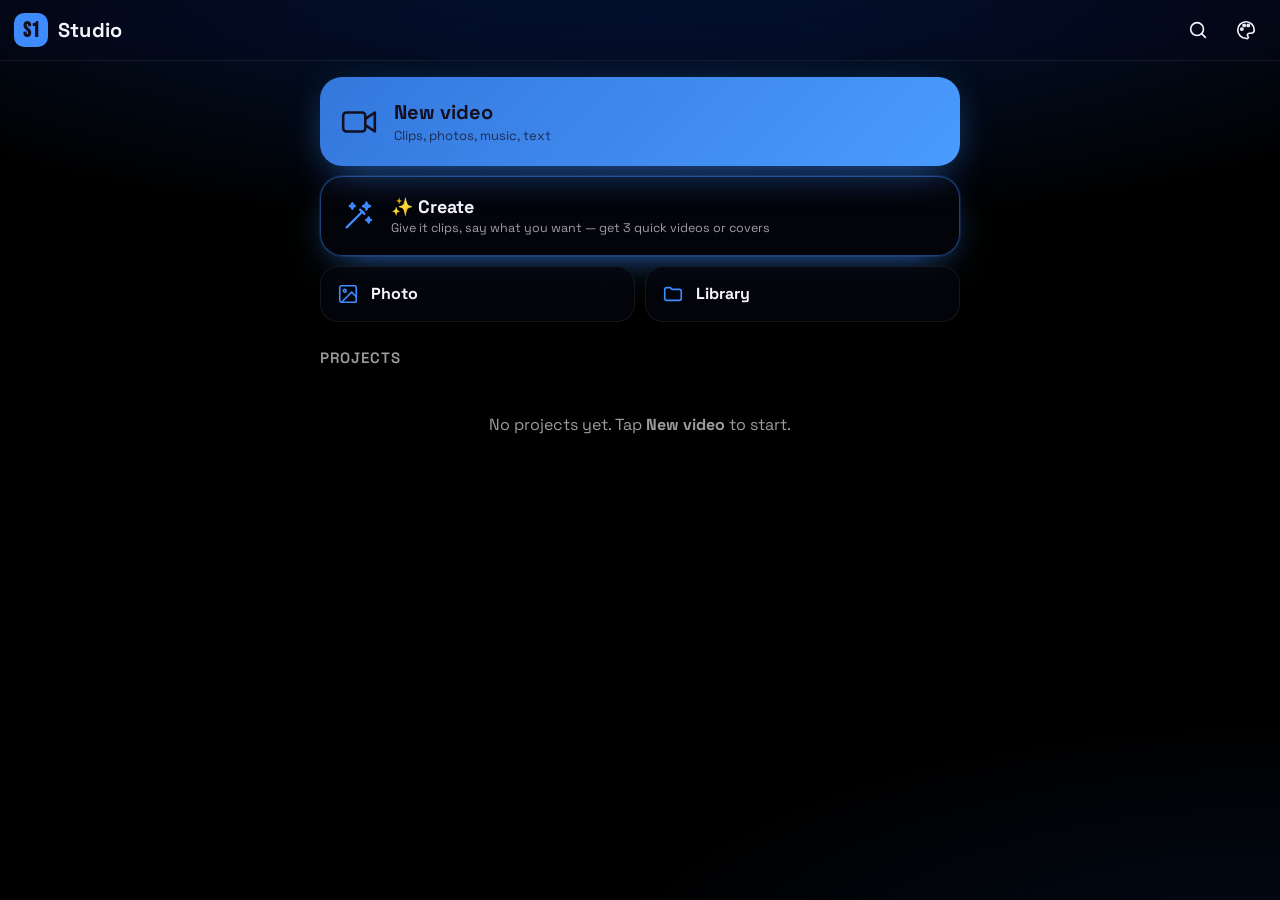
==== commit 2d9a334c: "Add Create (AI reels and covers from your footage) and Ask Claude in the editor - Create: pick foota" ====
--- a/editor/index.html
+++ b/editor/index.html
@@ -2,9 +2,6 @@
 <html lang="en">
 <head>
   <meta charset="utf-8">
-  <!-- House rules for the browser: which sites this app may load code, images and data from. -->
-  <meta http-equiv="Content-Security-Policy" content="default-src 'self'; script-src 'self' https://cdn.jsdelivr.net 'wasm-unsafe-eval'; worker-src 'self' blob:; style-src 'self' 'unsafe-inline' https://fonts.googleapis.com; font-src 'self' data: https://fonts.gstatic.com; img-src 'self' blob: data:; media-src 'self' blob: mediastream:; connect-src 'self' blob: data: https://cdn.jsdelivr.net https://storage.googleapis.com https://huggingface.co https://*.huggingface.co https://*.hf.co; object-src 'none'; base-uri 'self'; form-action 'self'; frame-src 'none'">
-  <meta name="referrer" content="strict-origin-when-cross-origin">
   <meta name="viewport" content="width=device-width, initial-scale=1, viewport-fit=cover, interactive-widget=resizes-content">
   <title>S1 Studio</title>
   <meta name="description" content="S1 Studio — edit videos and photos on your phone: trim, filters, auto enhance, text, music, export and share.">
@@ -37,6 +34,10 @@
         <button class="create-main" id="newVideo">
           <svg viewBox="0 0 24 24" class="ic"><rect x="2" y="6" width="14" height="12" rx="2"/><path d="M16 10l6-4v12l-6-4"/></svg>
           <span><b>New video</b><small>Clips, photos, music, text</small></span>
+        </button>
+        <button class="create-ai" id="openCreate">
+          <svg viewBox="0 0 24 24" class="ic"><path d="M4 20L15 9"/><path d="M13.5 7.5l3 3"/><path d="M18 2.5l.7 1.8 1.8.7-1.8.7L18 7.5l-.7-1.8-1.8-.7 1.8-.7z"/><path d="M8 3l.5 1.3L9.8 5l-1.3.5L8 7l-.5-1.5L6.2 5l1.3-.7z"/><path d="M19.5 13l.5 1.3 1.3.5-1.3.5-.5 1.4-.5-1.4-1.3-.5 1.3-.5z"/></svg>
+          <span><b>✨ Create</b><small>Give it clips, say what you want — get 3 quick videos or covers</small></span>
         </button>
         <div class="create-row">
           <button class="create-sub" id="newPhoto">
@@ -86,6 +87,16 @@
     </div>
   </section>
 
+  <!-- CREATE -->
+  <section class="screen" id="create" hidden>
+    <header class="top">
+      <button class="icon-btn" data-go="#home" aria-label="Back"><svg viewBox="0 0 24 24" class="ic"><path d="M15 18l-6-6 6-6"/></svg></button>
+      <h1 class="title">✨ Create</h1>
+      <span></span>
+    </header>
+    <div class="settings-body" id="createBody"></div>
+  </section>
+
   <!-- LIBRARY -->
   <section class="screen" id="library" hidden>
     <header class="top">
--- a/editor/styles.css
+++ b/editor/styles.css
@@ -410,3 +410,34 @@
 .preview-controls { display: flex; align-items: center; gap: 12px; margin: 12px 0 4px; }
 .preview-controls .play { width: 42px; height: 42px; flex: none; }
 .preview-bar { flex: 1; }
+
+/* ---------- create ---------- */
+.create-ai { display: flex; align-items: center; gap: 16px; padding: 18px 20px; border-radius: 22px; text-align: left; background: var(--panel); border: 1px solid color-mix(in srgb, var(--accent) 45%, transparent); box-shadow: 0 0 0 1px color-mix(in srgb, var(--accent) 15%, transparent), 0 12px 40px -18px var(--accent); }
+.create-ai .ic { width: 34px; height: 34px; color: var(--accent); stroke-width: 1.6; }
+.create-ai b { display: block; font-size: 18px; }
+.create-ai small { display: block; color: var(--muted); font-size: 12.5px; margin-top: 2px; line-height: 1.35; }
+.create-strip { grid-template-columns: repeat(auto-fill, minmax(84px, 1fr)); margin: 6px 0 10px; }
+.add-tile { display: grid; place-items: center; align-content: center; gap: 4px; border: 2px dashed var(--line); background: transparent; color: var(--accent); font-size: 12px; }
+.add-tile .ic { width: 26px; height: 26px; }
+.with-mic { position: relative; margin: 8px 0; }
+.with-mic .field { padding-right: 52px; }
+.mic { position: absolute; right: 6px; top: 6px; color: var(--accent); }
+.mic.on { background: var(--accent); color: #fff; animation: pulse 1.2s infinite; }
+#createBody .field + .field { margin-top: 8px; }
+.gen-grid { display: grid; grid-template-columns: repeat(auto-fill, minmax(150px, 1fr)); gap: 10px; margin: 8px 0; }
+.gen-card { display: flex; flex-direction: column; gap: 4px; padding: 8px; border-radius: 16px; background: var(--panel); border: 1px solid var(--faint); }
+.gen-thumb { position: relative; display: block; width: 100%; aspect-ratio: 9/14; border-radius: 10px; overflow: hidden; background: #000; margin-bottom: 4px; }
+.gen-thumb img { width: 100%; height: 100%; object-fit: contain; }
+.gen-thumb .proj-play { bottom: 8px; left: 8px; top: auto; }
+.gen-card b { font-size: 14px; }
+.gen-card small { color: var(--muted); font-size: 11.5px; line-height: 1.35; }
+.gen-card .gen-meta { color: var(--accent); }
+.gen-btns { display: grid; grid-template-columns: 1fr 1fr; gap: 6px; margin-top: auto; padding-top: 6px; }
+.gen-btns .btn { padding: 8px 6px; min-height: 36px; font-size: 13px; }
+.gen-status { margin-top: 12px; }
+/* ---------- ask claude ---------- */
+.claude-log { display: flex; flex-direction: column; gap: 8px; max-height: 26dvh; overflow-y: auto; margin-bottom: 8px; }
+.msg { padding: 9px 12px; border-radius: 14px; font-size: 13.5px; line-height: 1.4; max-width: 88%; }
+.msg.me { align-self: flex-end; background: var(--accent); color: #fff; border-bottom-right-radius: 4px; }
+.msg.ai { align-self: flex-start; background: var(--chip); border-bottom-left-radius: 4px; }
+.msg.err { color: #ffd36a; }
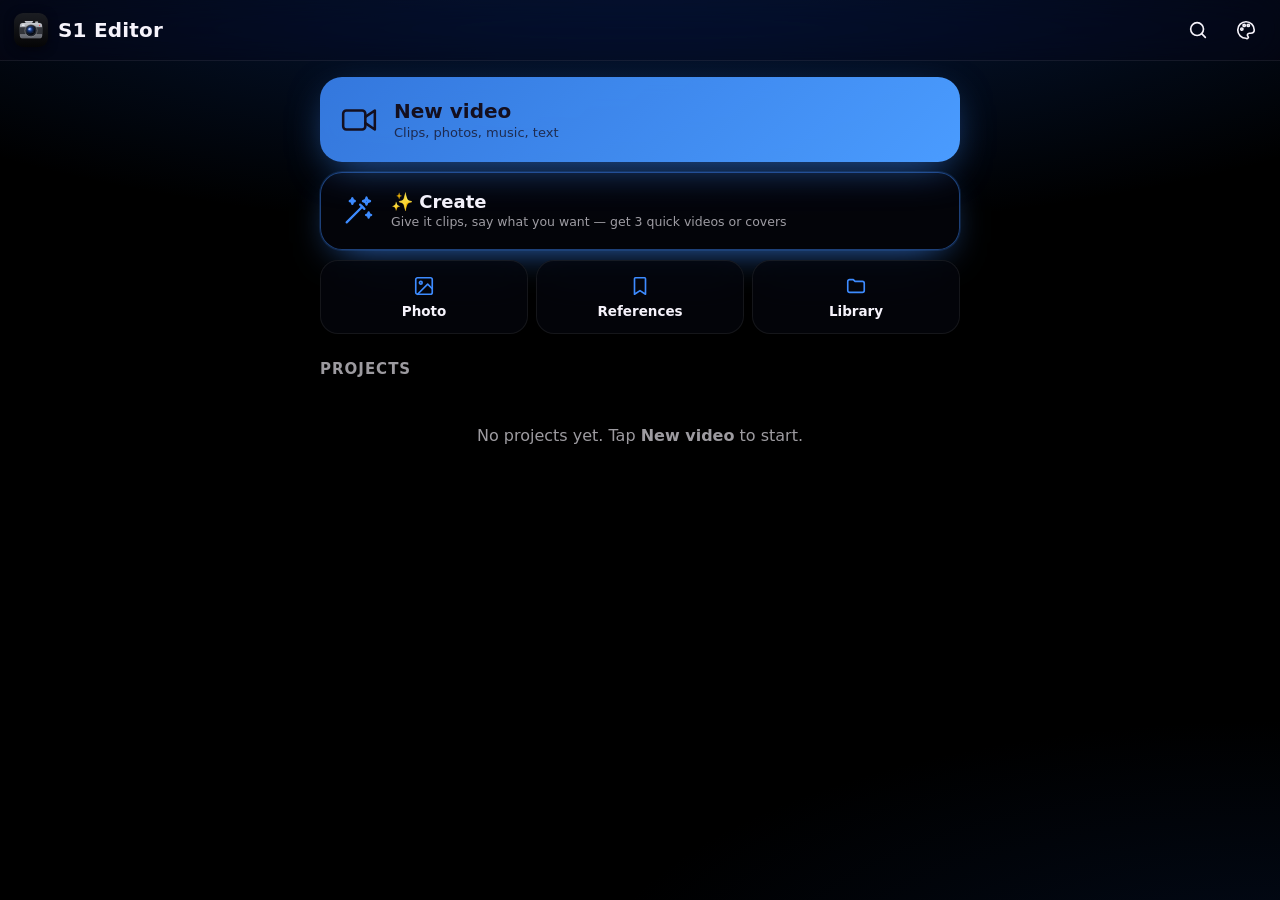
==== commit d7d853d4: "Add References, rename to S1 Editor with camera icon, and harden security and saving - References: a" ====
--- a/editor/index.html
+++ b/editor/index.html
@@ -2,9 +2,12 @@
 <html lang="en">
 <head>
   <meta charset="utf-8">
+  <!-- Security: only this app and the trusted libraries/models it uses may load code or be contacted. -->
+  <meta http-equiv="Content-Security-Policy" content="default-src 'self'; script-src 'self' https://cdn.jsdelivr.net 'wasm-unsafe-eval'; style-src 'self' 'unsafe-inline' https://fonts.googleapis.com; font-src 'self' https://fonts.gstatic.com data:; img-src 'self' data: blob: https://i.ytimg.com; media-src 'self' blob: data:; connect-src 'self' blob: data: https://cdn.jsdelivr.net https://storage.googleapis.com https://huggingface.co https://*.huggingface.co https://*.hf.co https://api.anthropic.com; worker-src 'self' blob:; object-src 'none'; base-uri 'self'; form-action 'self'">
+  <meta name="referrer" content="no-referrer">
   <meta name="viewport" content="width=device-width, initial-scale=1, viewport-fit=cover, interactive-widget=resizes-content">
-  <title>S1 Studio</title>
-  <meta name="description" content="S1 Studio — edit videos and photos on your phone: trim, filters, auto enhance, text, music, export and share.">
+  <title>S1 Editor</title>
+  <meta name="description" content="S1 Editor — edit videos and photos on your phone: trim, filters, auto enhance, text, music, export and share.">
   <meta name="theme-color" content="#000000">
   <meta name="mobile-web-app-capable" content="yes">
   <meta name="apple-mobile-web-app-capable" content="yes">
@@ -23,7 +26,7 @@
   <!-- HOME -->
   <section class="screen" id="home">
     <header class="top">
-      <div class="brand"><span class="logo">S1</span><span>Studio</span></div>
+      <div class="brand"><img class="logo-img" src="icons/icon.svg" alt="" width="34" height="34"><span>S1 Editor</span></div>
       <span class="top-actions"><button class="icon-btn search-btn" aria-label="Search"><svg viewBox="0 0 24 24" class="ic"><circle cx="11" cy="11" r="7"/><path d="M20 20l-4-4"/></svg></button>
       <button class="icon-btn" data-go="#settings" aria-label="Settings &amp; theme">
         <svg viewBox="0 0 24 24" class="ic"><path d="M12 21a9 9 0 1 1 9-9c0 2.5-2 3.5-4 3.5h-1.5a2 2 0 0 0-1.4 3.4A1.3 1.3 0 0 1 12 21z"/><circle cx="7.5" cy="11" r="1.2"/><circle cx="10" cy="7" r="1.2"/><circle cx="14.5" cy="7" r="1.2"/></svg>
@@ -43,6 +46,10 @@
           <button class="create-sub" id="newPhoto">
             <svg viewBox="0 0 24 24" class="ic"><rect x="3" y="3" width="18" height="18" rx="2"/><circle cx="8.5" cy="8.5" r="1.5"/><path d="M21 15l-5-5L5 21"/></svg>
             <b>Photo</b>
+          </button>
+          <button class="create-sub" id="openRefs">
+            <svg viewBox="0 0 24 24" class="ic"><path d="M7 3h10a1 1 0 0 1 1 1v17l-6-4-6 4V4a1 1 0 0 1 1-1z"/></svg>
+            <b>References</b>
           </button>
           <button class="create-sub" id="openLibrary">
             <svg viewBox="0 0 24 24" class="ic"><path d="M3 7a2 2 0 0 1 2-2h4l2 2h8a2 2 0 0 1 2 2v8a2 2 0 0 1-2 2H5a2 2 0 0 1-2-2z"/></svg>
@@ -97,6 +104,24 @@
     <div class="settings-body" id="createBody"></div>
   </section>
 
+  <!-- REFERENCES -->
+  <section class="screen" id="refs" hidden>
+    <header class="top">
+      <button class="icon-btn" data-go="#home" aria-label="Back"><svg viewBox="0 0 24 24" class="ic"><path d="M15 18l-6-6 6-6"/></svg></button>
+      <h1 class="title">📌 References</h1>
+      <span></span>
+    </header>
+    <div class="settings-body" id="refsBody"></div>
+  </section>
+  <section class="screen" id="ref" hidden>
+    <header class="top">
+      <button class="icon-btn" data-go="#refs" aria-label="Back to references"><svg viewBox="0 0 24 24" class="ic"><path d="M15 18l-6-6 6-6"/></svg></button>
+      <h1 class="title" id="refTitle">Reference</h1>
+      <span></span>
+    </header>
+    <div class="settings-body" id="refBody"></div>
+  </section>
+
   <!-- LIBRARY -->
   <section class="screen" id="library" hidden>
     <header class="top">
@@ -113,7 +138,7 @@
       <div class="seg" id="kindBar">
         <button data-kind="all">All</button><button data-kind="video">Videos</button><button data-kind="image">Photos</button><button data-kind="audio">Audio</button>
       </div>
-      <p class="empty" id="libEmpty" hidden>Nothing here yet. Tap <b>Import</b> to bring in videos, photos or songs from your phone — or share them to S1 Studio from your gallery.</p>
+      <p class="empty" id="libEmpty" hidden>Nothing here yet. Tap <b>Import</b> to bring in videos, photos or songs from your phone — or share them to S1 Editor from your gallery.</p>
       <div id="libPeople"></div>
       <div class="grid" id="libGrid"></div>
       <p class="hint center" id="libStorage"></p>
--- a/editor/styles.css
+++ b/editor/styles.css
@@ -91,7 +91,8 @@
 .create-main .ic { width: 38px; height: 38px; stroke-width: 1.6; }
 .create-main b { display: block; font-size: 20px; }
 .create-main small { display: block; opacity: .75; font-size: 13px; margin-top: 2px; }
-.create-row { display: grid; grid-template-columns: 1fr 1fr; gap: 10px; }
+.create-row { display: grid; grid-template-columns: 1fr 1fr 1fr; gap: 8px; }
+.create-row .create-sub { flex-direction: column; gap: 6px; padding: 14px 6px; font-size: 13.5px; }
 .create-sub { display: flex; align-items: center; gap: 12px; padding: 16px; border-radius: 18px; background: var(--panel); border: 1px solid var(--faint); }
 .create-sub .ic { color: var(--accent); }
 .h2 { font-size: 15px; color: var(--muted); font-weight: 600; margin: 26px auto 10px; max-width: 640px; text-transform: uppercase; letter-spacing: 1px; }
@@ -441,3 +442,31 @@
 .msg.me { align-self: flex-end; background: var(--accent); color: #fff; border-bottom-right-radius: 4px; }
 .msg.ai { align-self: flex-start; background: var(--chip); border-bottom-left-radius: 4px; }
 .msg.err { color: #ffd36a; }
+
+.logo-img { width: 34px; height: 34px; border-radius: 9px; box-shadow: 0 2px 10px rgba(0,0,0,.5); }
+
+/* ---------- references ---------- */
+.link-row { display: flex; gap: 8px; margin-top: 10px; }
+.link-row .field { flex: 1; min-width: 0; }
+.ref-card { text-align: left; }
+.ref-card .gen-thumb { display: grid; place-items: center; }
+.ref-media { max-height: 46dvh; }
+.keyframes { display: flex; gap: 6px; overflow-x: auto; padding-bottom: 6px; scrollbar-width: none; }
+.keyframes::-webkit-scrollbar { display: none; }
+.kf { position: relative; flex: none; }
+.kf img { height: 88px; border-radius: 8px; display: block; }
+.kf span { position: absolute; left: 4px; top: 4px; font-size: 10px; font-weight: 700; background: rgba(0,0,0,.6); border-radius: 5px; padding: 1px 5px; }
+.guide { padding-left: 22px; margin: 12px 0; }
+.guide li { margin-bottom: 12px; }
+.guide li::marker { color: var(--accent); font-weight: 700; }
+.guide b { font-size: 14.5px; }
+.guide p { margin: 4px 0 0; color: var(--muted); font-size: 13px; line-height: 1.45; }
+.shotlist { display: grid; gap: 8px; }
+.shot-row { display: grid; grid-template-columns: 64px 1fr 64px; gap: 10px; align-items: center; background: var(--panel); border-radius: 12px; padding: 6px; }
+.shot-row img { width: 64px; height: 64px; object-fit: cover; border-radius: 8px; }
+.shot-row p { margin: 2px 0; font-size: 12.5px; }
+.shot-row small { color: var(--accent); font-size: 11.5px; }
+
+.save-help { margin: 10px 0 4px; padding: 10px 12px; border-radius: 12px; background: var(--chip); }
+.save-help p { margin: 4px 0; font-size: 12.5px; color: var(--muted); line-height: 1.4; }
+.save-help b { color: var(--text); }
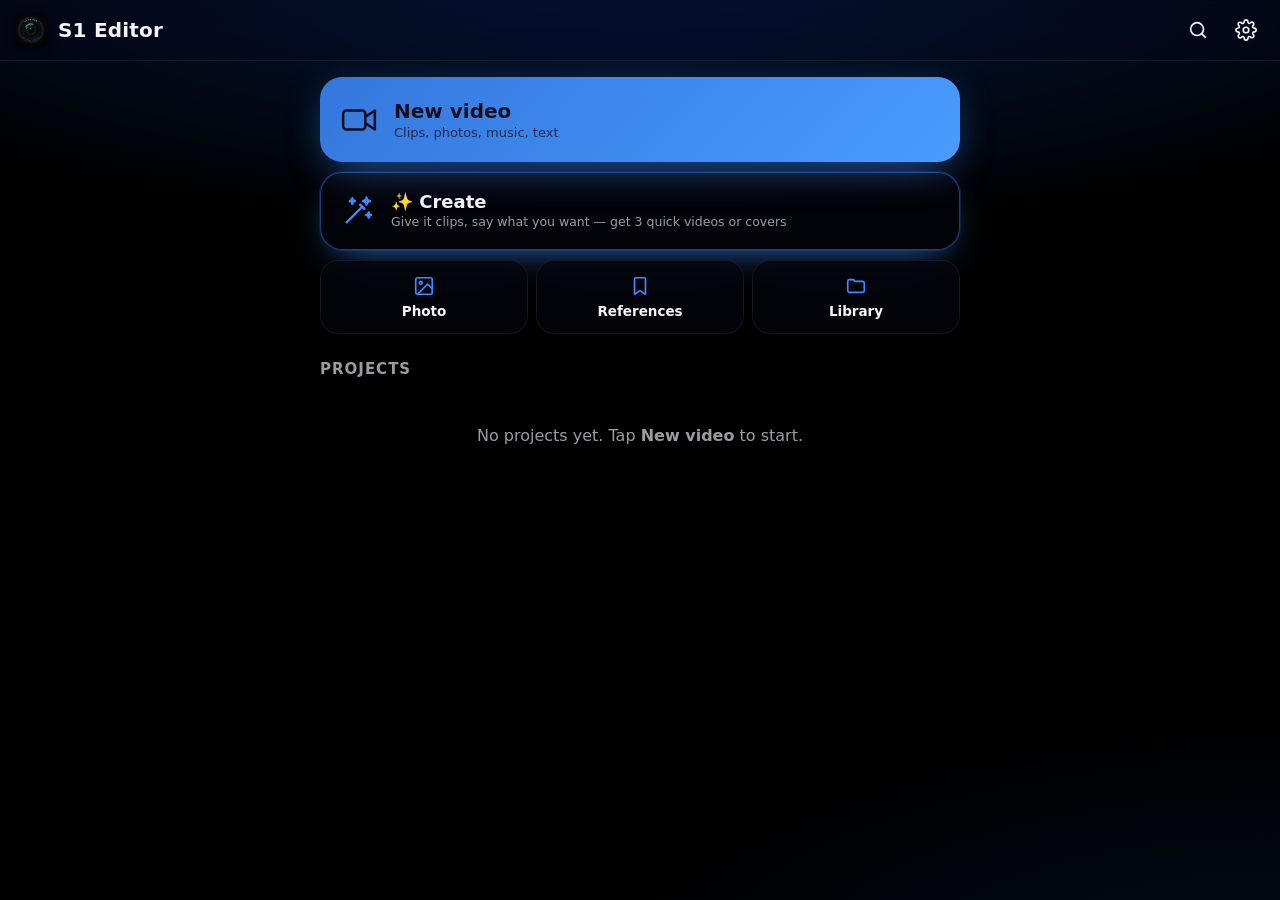
==== commit 51fc71eb: "Make settings easy to find: gear icon, Settings title, jump shortcuts Adds shortcut chips for Claude" ====
--- a/editor/index.html
+++ b/editor/index.html
@@ -28,8 +28,8 @@
     <header class="top">
       <div class="brand"><img class="logo-img" src="icons/icon.svg" alt="" width="34" height="34"><span>S1 Editor</span></div>
       <span class="top-actions"><button class="icon-btn search-btn" aria-label="Search"><svg viewBox="0 0 24 24" class="ic"><circle cx="11" cy="11" r="7"/><path d="M20 20l-4-4"/></svg></button>
-      <button class="icon-btn" data-go="#settings" aria-label="Settings &amp; theme">
-        <svg viewBox="0 0 24 24" class="ic"><path d="M12 21a9 9 0 1 1 9-9c0 2.5-2 3.5-4 3.5h-1.5a2 2 0 0 0-1.4 3.4A1.3 1.3 0 0 1 12 21z"/><circle cx="7.5" cy="11" r="1.2"/><circle cx="10" cy="7" r="1.2"/><circle cx="14.5" cy="7" r="1.2"/></svg>
+      <button class="icon-btn" data-go="#settings" aria-label="Settings">
+        <svg viewBox="0 0 24 24" class="ic"><circle cx="12" cy="12" r="3"/><path d="M19.4 15a1.7 1.7 0 0 0 .3 1.8l.1.1a2 2 0 1 1-2.8 2.8l-.1-.1a1.7 1.7 0 0 0-1.8-.3 1.7 1.7 0 0 0-1 1.5V21a2 2 0 1 1-4 0v-.1a1.7 1.7 0 0 0-1.1-1.5 1.7 1.7 0 0 0-1.8.3l-.1.1a2 2 0 1 1-2.8-2.8l.1-.1a1.7 1.7 0 0 0 .3-1.8 1.7 1.7 0 0 0-1.5-1H3a2 2 0 1 1 0-4h.1a1.7 1.7 0 0 0 1.5-1.1 1.7 1.7 0 0 0-.3-1.8l-.1-.1a2 2 0 1 1 2.8-2.8l.1.1a1.7 1.7 0 0 0 1.8.3H9a1.7 1.7 0 0 0 1-1.5V3a2 2 0 1 1 4 0v.1a1.7 1.7 0 0 0 1 1.5 1.7 1.7 0 0 0 1.8-.3l.1-.1a2 2 0 1 1 2.8 2.8l-.1.1a1.7 1.7 0 0 0-.3 1.8V9a1.7 1.7 0 0 0 1.5 1H21a2 2 0 1 1 0 4h-.1a1.7 1.7 0 0 0-1.5 1z"/></svg>
       </button></span>
     </header>
     <div class="home-body">
@@ -156,7 +156,7 @@
   <section class="screen" id="settings" hidden>
     <header class="top">
       <button class="icon-btn" data-go="#home" aria-label="Back"><svg viewBox="0 0 24 24" class="ic"><path d="M15 18l-6-6 6-6"/></svg></button>
-      <h1 class="title">Look &amp; settings</h1>
+      <h1 class="title">Settings</h1>
       <span></span>
     </header>
     <div class="settings-body" id="settingsBody"></div>
--- a/editor/styles.css
+++ b/editor/styles.css
@@ -470,3 +470,8 @@
 .save-help { margin: 10px 0 4px; padding: 10px 12px; border-radius: 12px; background: var(--chip); }
 .save-help p { margin: 4px 0; font-size: 12.5px; color: var(--muted); line-height: 1.4; }
 .save-help b { color: var(--text); }
+
+.settings-nav { position: sticky; top: -16px; z-index: 3; margin: -16px -16px 4px; padding: 12px 16px; background: color-mix(in srgb, #000 70%, transparent); -webkit-backdrop-filter: blur(16px); backdrop-filter: blur(16px); flex-wrap: nowrap; overflow-x: auto; scrollbar-width: none; }
+.settings-nav::-webkit-scrollbar { display: none; }
+.settings-body .psec { scroll-margin-top: 64px; }
+.hint.ok { color: #7cf2b0; }
